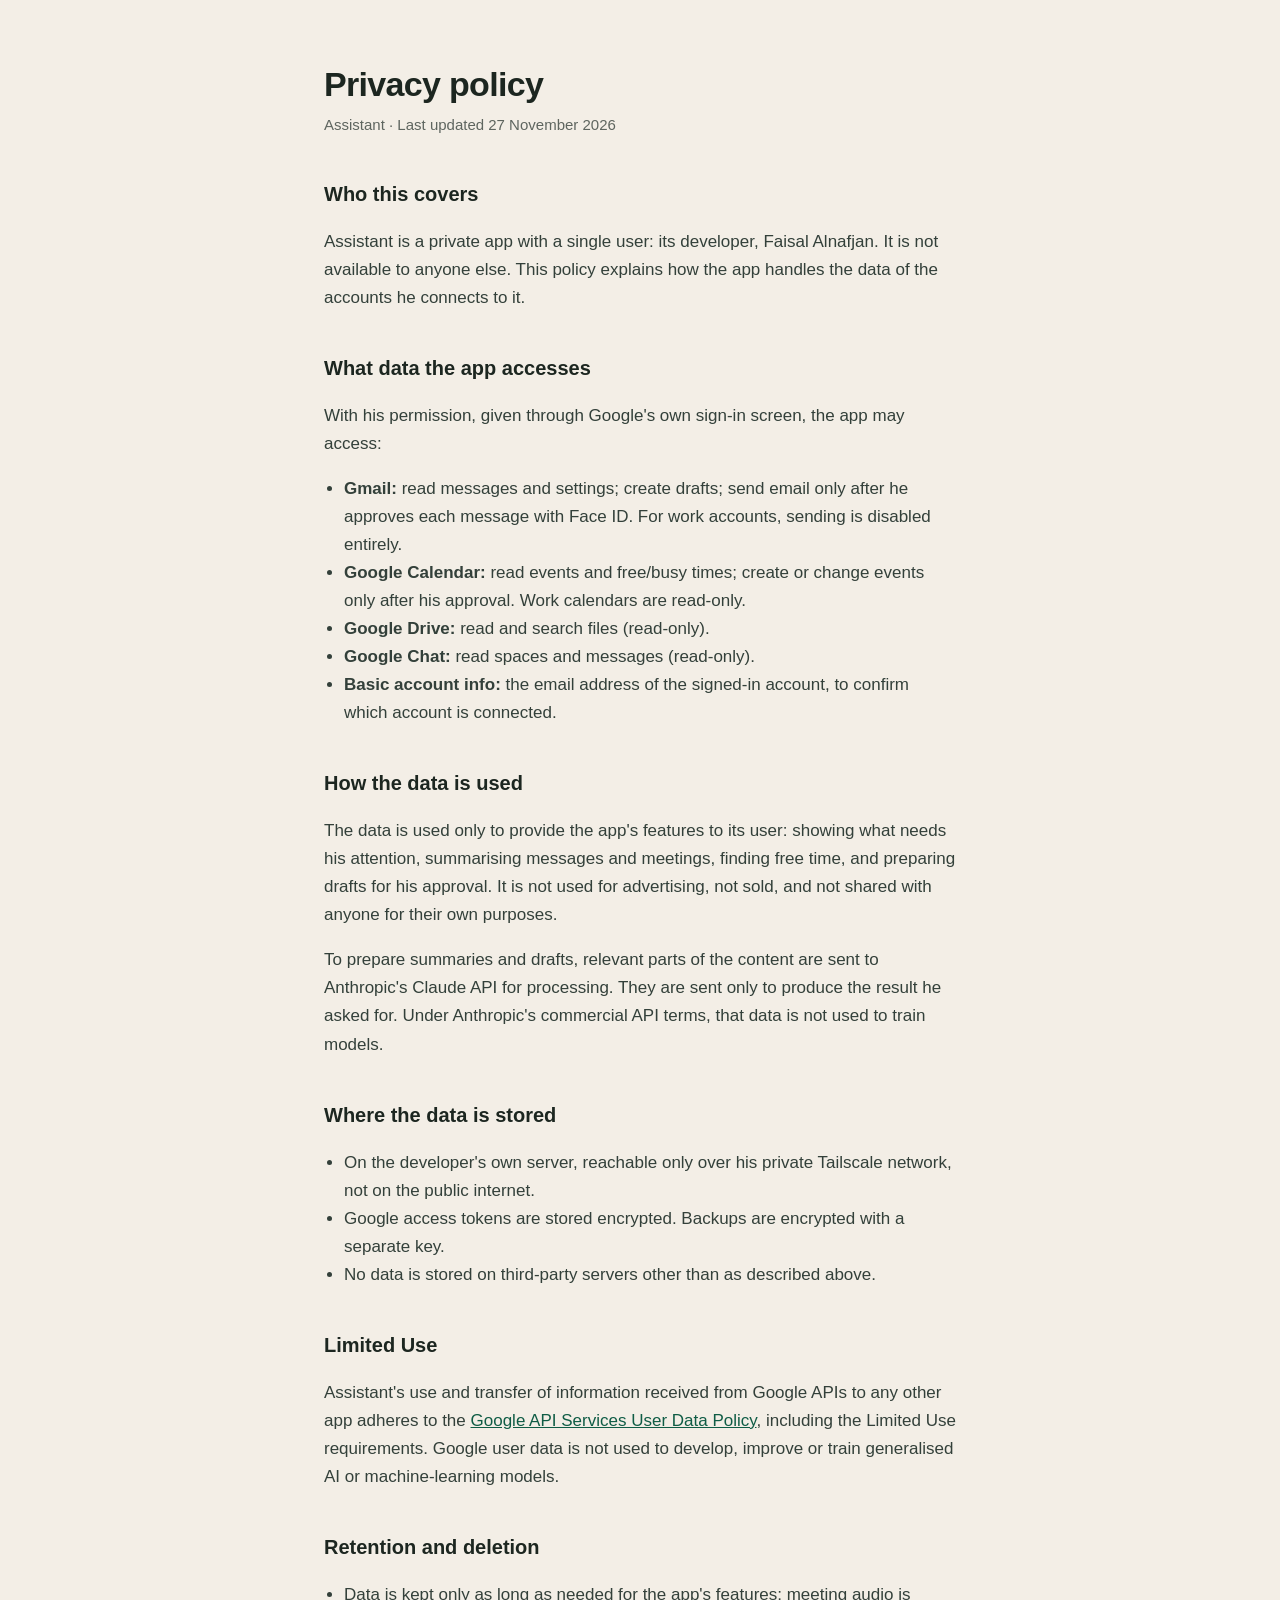
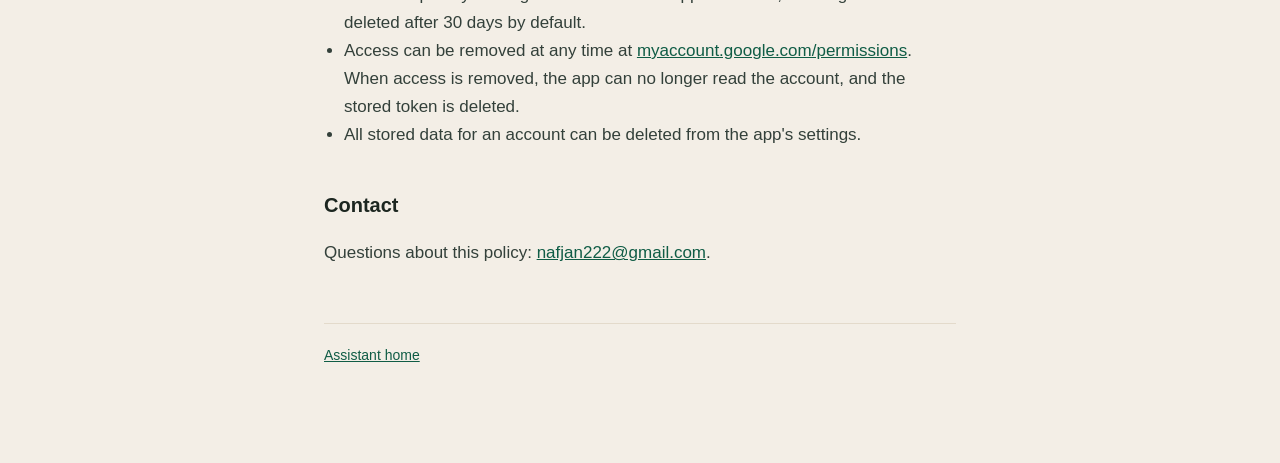
==== privacy.html @ 9d06f812 "Add Assistant homepage and privacy policy Co-Authored-By: Claude Opus 5.5 <noreply@anthropic.com>" ====
<!doctype html>
<html lang="en">
<head>
<meta charset="utf-8">
<meta name="viewport" content="width=device-width,initial-scale=1">
<title>Privacy policy: Assistant</title>
<link rel="stylesheet" href="style.css">
</head>
<body>
<main>
<h1>Privacy policy</h1>
<p class="meta">Assistant · Last updated 27 November 2026</p>

<h2>Who this covers</h2>
<p>Assistant is a private app with a single user: its developer, Faisal Alnafjan. It is not available to anyone else. This policy explains how the app handles the data of the accounts he connects to it.</p>

<h2>What data the app accesses</h2>
<p>With his permission, given through Google's own sign-in screen, the app may access:</p>
<ul>
<li><strong>Gmail:</strong> read messages and settings; create drafts; send email only after he approves each message with Face ID. For work accounts, sending is disabled entirely.</li>
<li><strong>Google Calendar:</strong> read events and free/busy times; create or change events only after his approval. Work calendars are read-only.</li>
<li><strong>Google Drive:</strong> read and search files (read-only).</li>
<li><strong>Google Chat:</strong> read spaces and messages (read-only).</li>
<li><strong>Basic account info:</strong> the email address of the signed-in account, to confirm which account is connected.</li>
</ul>

<h2>How the data is used</h2>
<p>The data is used only to provide the app's features to its user: showing what needs his attention, summarising messages and meetings, finding free time, and preparing drafts for his approval. It is not used for advertising, not sold, and not shared with anyone for their own purposes.</p>
<p>To prepare summaries and drafts, relevant parts of the content are sent to Anthropic's Claude API for processing. They are sent only to produce the result he asked for. Under Anthropic's commercial API terms, that data is not used to train models.</p>

<h2>Where the data is stored</h2>
<ul>
<li>On the developer's own server, reachable only over his private Tailscale network, not on the public internet.</li>
<li>Google access tokens are stored encrypted. Backups are encrypted with a separate key.</li>
<li>No data is stored on third-party servers other than as described above.</li>
</ul>

<h2>Limited Use</h2>
<p>Assistant's use and transfer of information received from Google APIs to any other app adheres to the <a href="https://developers.google.com/terms/api-services-user-data-policy">Google API Services User Data Policy</a>, including the Limited Use requirements. Google user data is not used to develop, improve or train generalised AI or machine-learning models.</p>

<h2>Retention and deletion</h2>
<ul>
<li>Data is kept only as long as needed for the app's features; meeting audio is deleted after 30 days by default.</li>
<li>Access can be removed at any time at <a href="https://myaccount.google.com/permissions">myaccount.google.com/permissions</a>. When access is removed, the app can no longer read the account, and the stored token is deleted.</li>
<li>All stored data for an account can be deleted from the app's settings.</li>
</ul>

<h2>Contact</h2>
<p>Questions about this policy: <a href="mailto:nafjan222@gmail.com">nafjan222@gmail.com</a>.</p>

<footer><a href="index.html">Assistant home</a></footer>
</main>
</body>
</html>
---- style.css ----
:root{--sand:#F3EEE6;--ink:#1C2620;--muted:#5E655F;--green:#0F5C45;--line:#E3DACB}
*{box-sizing:border-box}
body{margin:0;background:var(--sand);color:var(--ink);font:17px/1.65 -apple-system,BlinkMacSystemFont,"IBM Plex Sans","Segoe UI",sans-serif}
main{max-width:680px;margin:0 auto;padding:64px 24px 96px}
h1{font-size:34px;line-height:1.2;margin:0 0 8px;letter-spacing:-.02em}
h2{font-size:20px;margin:40px 0 8px}
p,li{color:#33403A}
.meta{color:var(--muted);font-size:15px;margin:0 0 32px}
a{color:var(--green)}
ul{padding-left:20px}
footer{margin-top:56px;padding-top:20px;border-top:1px solid var(--line);color:var(--muted);font-size:14px}
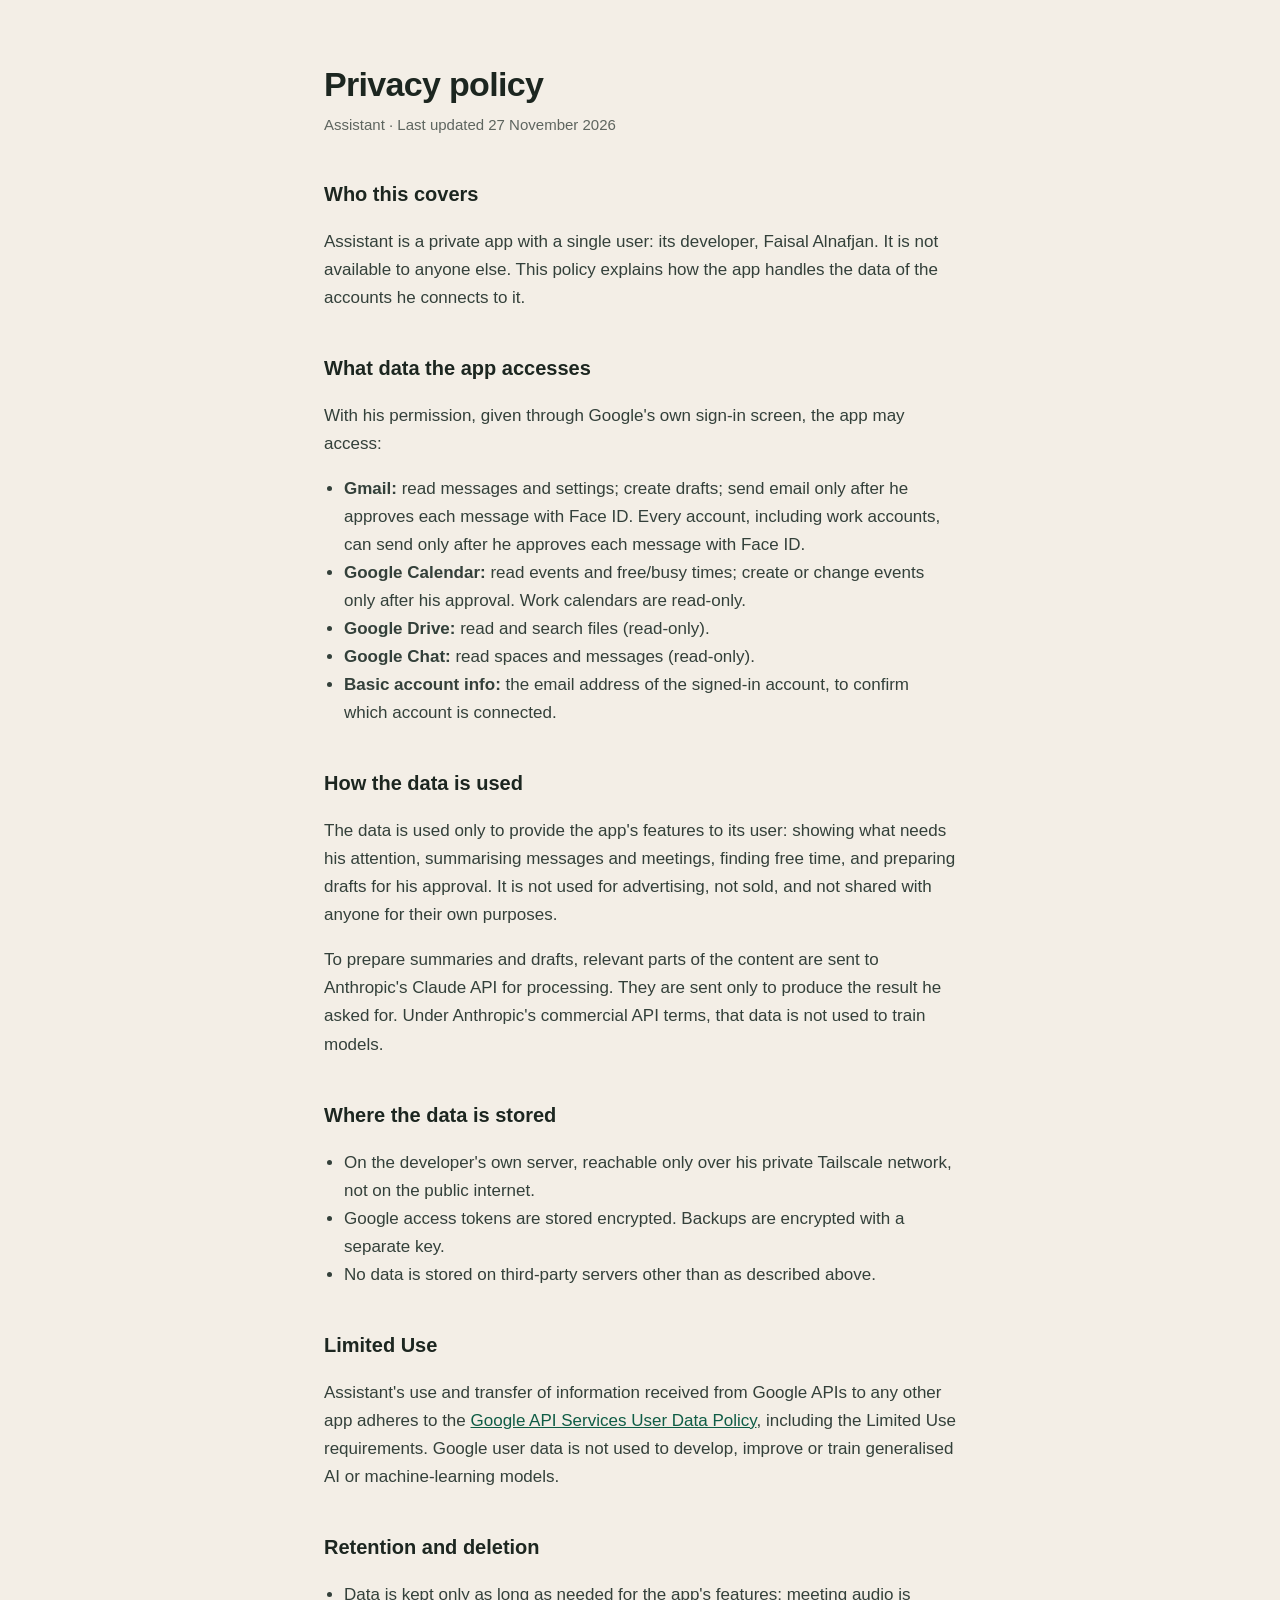
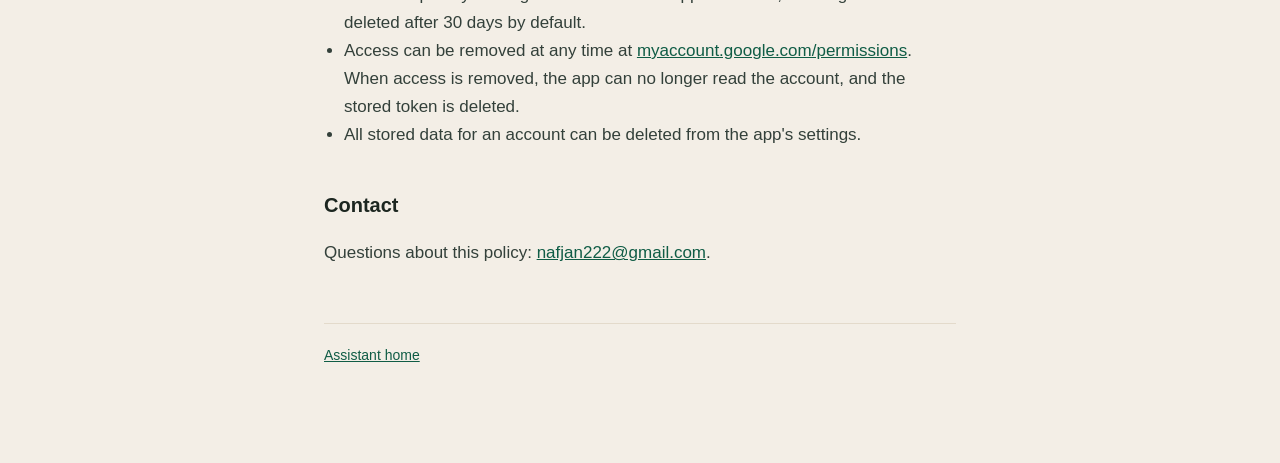
==== commit aa85b599: "Privacy policy: work accounts can send after Face ID approval Co-Authored-By: Claude Opus 5.5 <norep" ====
--- a/privacy.html
+++ b/privacy.html
@@ -17,7 +17,7 @@
 <h2>What data the app accesses</h2>
 <p>With his permission, given through Google's own sign-in screen, the app may access:</p>
 <ul>
-<li><strong>Gmail:</strong> read messages and settings; create drafts; send email only after he approves each message with Face ID. For work accounts, sending is disabled entirely.</li>
+<li><strong>Gmail:</strong> read messages and settings; create drafts; send email only after he approves each message with Face ID. Every account, including work accounts, can send only after he approves each message with Face ID.</li>
 <li><strong>Google Calendar:</strong> read events and free/busy times; create or change events only after his approval. Work calendars are read-only.</li>
 <li><strong>Google Drive:</strong> read and search files (read-only).</li>
 <li><strong>Google Chat:</strong> read spaces and messages (read-only).</li>
